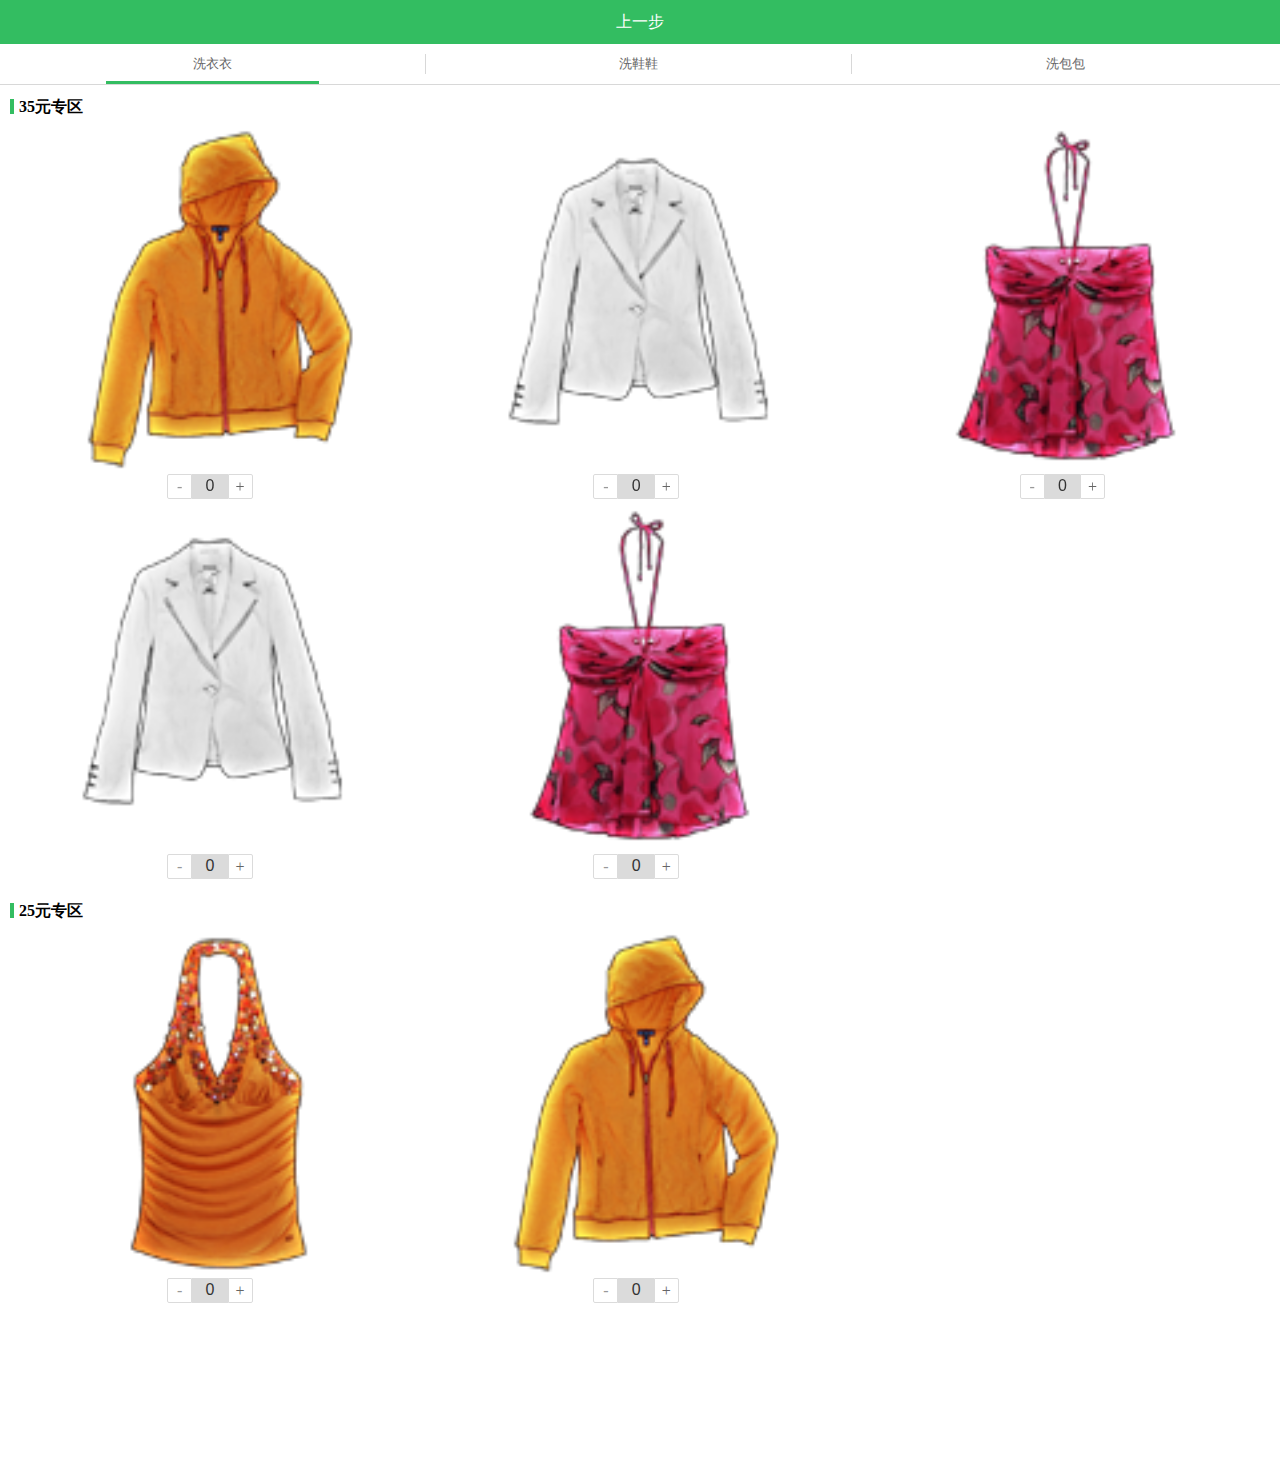
==== views/site/choose.html @ 490c516b "choose" ====
<!DOCTYPE html>
<html lang="en">
<head>
	<meta charset="UTF-8">
	<meta content="width=device-width,initial-scale=1.0, minimum-scale=1.0, maximum-scale=1.0, user-scalable=no" name="viewport">

	<title>商品详情</title>

	<!-- 外部样式引入开始 -->
	<link rel="stylesheet" type="text/css" href="../../public/css/site/choose.css">
	<!-- 外部样式引入结束 -->

	<!-- 通用js引入开始 -->
	<script type="text/javascript" src="../../public/js/commonJS/zepto.min.js"></script>
	<script type="text/javascript" src="../../public/js/commonJS/dialog.js"></script>
	<script type="text/javascript" src="../../public/js/commonJS/choosenum.js"></script>
	<!-- 通用js引入结束 -->

	<!-- 页面js -->
	<script type="text/javascript" src="../../public/js/site/choose.js"></script>
	<!-- 页面js -->
</head>
<body>
	<a class="prev-page" href="javascript:history.go(-1);">上一步</a>
	<ul class="tab">
		<li class="active">洗衣衣</li>
		<li>洗鞋鞋</li>
		<li>洗包包</li>
	</ul>
	<div class="tab-content">
		<div class="tab-pane active">
			<div class="items">
				<p>35元专区</p>
				<ul>
					<li id="1" price="35">
						<div class="item-image">
							<img src="../../public/images/cloth_01.ico">
						</div>
						<div class="num-choose">
                            <span class="disabled">-</span>
                            <input type="text" readonly="readonly" value="0"/>
                            <span class="">+</span>
                        </div>
					</li>
					<li id="2" price="35">
						<div class="item-image">
							<img src="../../public/images/cloth_02.ico">
						</div>
						<div class="num-choose">
                            <span class="disabled">-</span>
                            <input type="text" readonly="readonly" value="0"/>
                            <span class="">+</span>
                        </div>
					</li>
					<li id="3" price="35">
						<div class="item-image">
							<img src="../../public/images/cloth_03.ico">
						</div>
						<div class="num-choose">
                            <span class="disabled">-</span>
                            <input type="text" readonly="readonly" value="0"/>
                            <span class="">+</span>
                        </div>
					</li>
					<li id="4" price="35">
						<div class="item-image">
							<img src="../../public/images/cloth_02.ico">
						</div>
						<div class="num-choose">
                            <span class="disabled">-</span>
                            <input type="text" readonly="readonly" value="0"/>
                            <span class="">+</span>
                        </div>
					</li>
					<li id="5" price="35">
						<div class="item-image">
							<img src="../../public/images/cloth_03.ico">
						</div>
						<div class="num-choose">
                            <span class="disabled">-</span>
                            <input type="text" readonly="readonly" value="0"/>
                            <span class="">+</span>
                        </div>
					</li>
				</ul>
			</div>
			<div class="items">
				<p>25元专区</p>
				<ul>
					<li id="6" price="25">
						<div class="item-image">
							<img src="../../public/images/cloth_04.ico">
						</div>
						<div class="num-choose">
                            <span class="disabled">-</span>
                            <input type="text" readonly="readonly" value="0"/>
                            <span class="">+</span>
                        </div>
					</li>
					<li id="7" price="25">
						<div class="item-image">
							<img src="../../public/images/cloth_01.ico">
						</div>
						<div class="num-choose">
                            <span class="disabled">-</span>
                            <input type="text" readonly="readonly" value="0"/>
                            <span class="">+</span>
                        </div>
					</li>
				</ul>
			</div>
		</div>
		<div class="tab-pane">洗鞋鞋</div>
		<div class="tab-pane">洗包包</div>
	</div>
	<div class="basket hide">
		<!-- <p>洗衣袋</p> -->
		<ul id="chooseList">
			
		</ul>
		<p>
			总计<span class="price total-price">0</span>
			<a href="#" class="submit" id="submit">结算</a>
		</p>
	</div>

	<form id="submitForm" method="POST" action="">
		<input name='params' type="hidden"/>
	</form>
</body>
</html>
---- public/css/site/choose.css ----
@charset "UTF-8";html,body,div,span,applet,object,iframe,h1,h2,h3,h4,h5,h6,p,blockquote,pre,a,abbr,acronym,address,big,cite,code,del,dfn,em,img,ins,kbd,q,s,samp,small,strike,strong,sub,sup,tt,var,b,u,i,center,dl,dt,dd,ol,ul,li,fieldset,form,label,legend,table,caption,tbody,tfoot,thead,tr,th,td,article,aside,canvas,details,embed,figure,figcaption,footer,header,hgroup,menu,nav,output,ruby,section,summary,time,mark,audio,video,input{margin:0;padding:0;border:0;font-size:100%;font:inherit;vertical-align:baseline}article,aside,details,figcaption,figure,footer,header,hgroup,menu,nav,section{display:block}body{line-height:1}ol,ul{list-style:none}blockquote,q{quotes:none}blockquote:before,blockquote:after,q:before,q:after{content:'';content:none}table{border-collapse:collapse;border-spacing:0}h1,div{max-height:100000px}html{font-size:10px;font-family:"黑体"}body{background-color:#fff;line-height:1.5;color:#000;text-align:left}a{color:#333;text-decoration:none}.clearfix{zoom:1}.clearfix:after{content:".";display:block;height:0;clear:both;visibility:hidden}.num-choose span{width:23px;display:inline-block;height:23px;line-height:23px;text-align:center;border:1px solid #dbdbdb;font-size:1.6rem;float:left;color:#666666}.num-choose span:first-child{border-top-left-radius:2px;border-bottom-left-radius:2px}.num-choose span:last-child{border-top-right-radius:2px;border-bottom-right-radius:2px}.num-choose input{width:35.5px;height:25px;float:left;background-color:#dbdbdb;text-align:center;line-height:23px;color:#333333;border-radius:0;font-size:1.6rem;font-family:"Arial"}.num-choose span:first-child.disabled{border:1px solid #dbdbdb;color:#999999;border-right:1px solid #dbdbdb}.num-choose input.disabled{background-color:#999999}.num-choose span:last-child.disabled{border:1px solid #dbdbdb;color:#999999;border-left:1px solid #dbdbdb}.num-choose.disabled span{border:1px solid #dbdbdb !important}.num-choose.disabled input{background-color:#999999}.num-choose.disabled span{color:#999999}.prev-page{background-color:#33bd61;color:#fff;text-align:center;font-size:1.6rem;padding:10px 0;display:block;position:fixed;width:100%}.tab{overflow:auto;border-bottom:1px solid #d8d8d8;position:fixed;width:100%;margin-top:44px;background-color:#fff}.tab li{float:left;width:33.3%;border-right:1px solid #d8d8d8;box-sizing:border-box;text-align:center;margin:10px 0;font-size:1.3rem;color:#666;position:relative}.tab li:last-child{border-right:none}.tab li.active:after{position:absolute;height:3px;width:50%;content:'';display:block;background-color:#33bd61;bottom:-10px;left:25%}.tab-content{padding-top:85px;padding-bottom:145px}.tab-content .tab-pane{display:none}.tab-content .tab-pane .items{overflow:auto}.tab-content .tab-pane .items>p{font-size:1.6rem;font-weight:bold;margin:10px}.tab-content .tab-pane .items>p:before{content:'';display:inline-block;width:4px;height:15px;background:#33bd61;position:relative;top:2px;margin-right:5px}.tab-content .tab-pane .items>ul>li{float:left;width:33.3%;text-align:center;overflow:hidden;margin-bottom:10px}.tab-content .tab-pane .items .item-image{width:80%;margin-left:10%}.tab-content .tab-pane .items .item-image img{width:100%}.tab-content .tab-pane .items .num-choose{position:relative;left:50%;margin-left:-46px}.tab-content .tab-pane.active{display:block}.basket{position:fixed;bottom:0;background-color:#fff;width:100%;padding:10px 20px;box-shadow:0 1px 3px 2px #c6c6c6;max-height:150px}.basket>p{font-size:1.6rem;color:#333}.basket p:last-child{margin-top:10px}.basket .num-choose{position:relative;top:7px}.basket li{margin-bottom:5px;color:#fa8468;font-weight:bold;font-size:1.4rem}.basket .price{color:#666;font-size:1.4rem;color:#fa8468;font-weight:bold}.basket .price:before{content:'￥';font-family:"微软雅黑"}.basket .total-price{font-size:1.6rem}.hide{display:none}.submit{display:block;float:right;margin-right:40px;padding:4px 0;width:128px;border-radius:4px;text-align:center;font-size:1.6rem;color:#fff;background-color:#f99d1c}
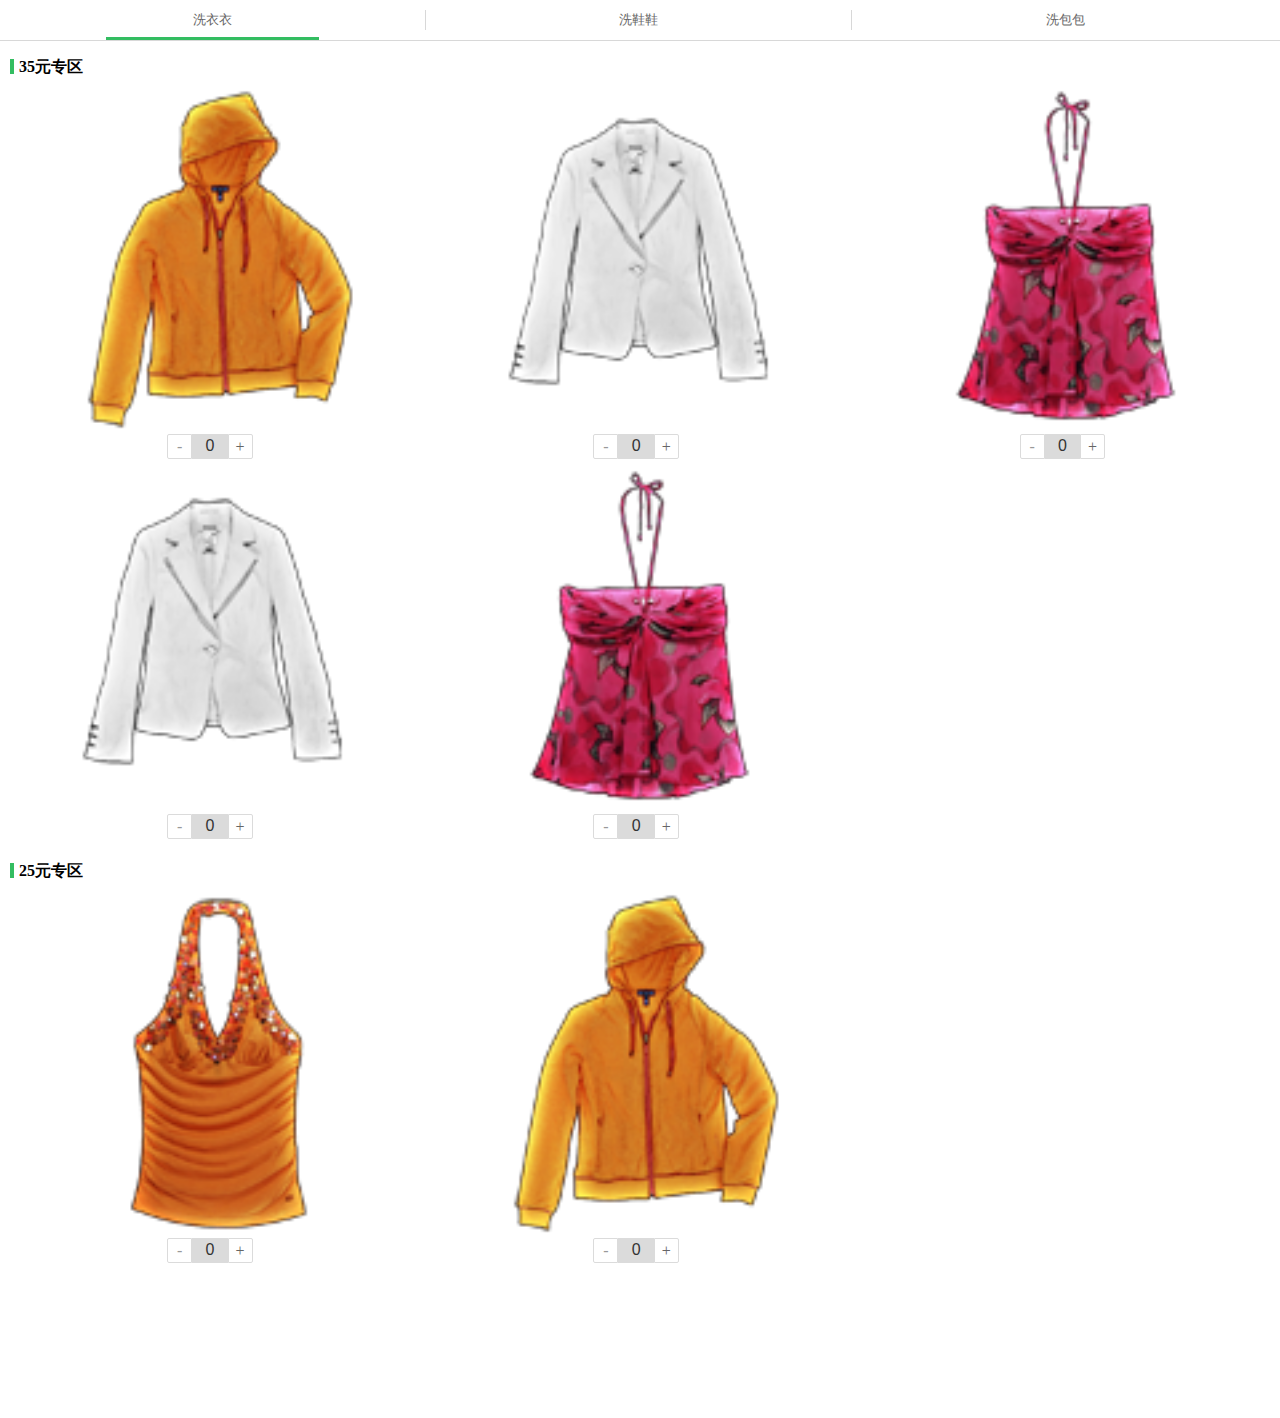
==== commit 0fead62e: "choose" ====
--- a/views/site/choose.html
+++ b/views/site/choose.html
@@ -21,7 +21,7 @@
 	<!-- 页面js -->
 </head>
 <body>
-	<a class="prev-page" href="javascript:history.go(-1);">上一步</a>
+	<!-- <a class="prev-page" href="javascript:history.go(-1);">上一步</a> -->
 	<ul class="tab">
 		<li class="active">洗衣衣</li>
 		<li>洗鞋鞋</li>
@@ -114,7 +114,7 @@
 		<div class="tab-pane">洗包包</div>
 	</div>
 	<div class="basket hide">
-		<!-- <p>洗衣袋</p> -->
+		<p>洗衣袋：</p>
 		<ul id="chooseList">
 			
 		</ul>
--- a/public/css/site/choose.css
+++ b/public/css/site/choose.css
@@ -1 +1 @@
-@charset "UTF-8";html,body,div,span,applet,object,iframe,h1,h2,h3,h4,h5,h6,p,blockquote,pre,a,abbr,acronym,address,big,cite,code,del,dfn,em,img,ins,kbd,q,s,samp,small,strike,strong,sub,sup,tt,var,b,u,i,center,dl,dt,dd,ol,ul,li,fieldset,form,label,legend,table,caption,tbody,tfoot,thead,tr,th,td,article,aside,canvas,details,embed,figure,figcaption,footer,header,hgroup,menu,nav,output,ruby,section,summary,time,mark,audio,video,input{margin:0;padding:0;border:0;font-size:100%;font:inherit;vertical-align:baseline}article,aside,details,figcaption,figure,footer,header,hgroup,menu,nav,section{display:block}body{line-height:1}ol,ul{list-style:none}blockquote,q{quotes:none}blockquote:before,blockquote:after,q:before,q:after{content:'';content:none}table{border-collapse:collapse;border-spacing:0}h1,div{max-height:100000px}html{font-size:10px;font-family:"黑体"}body{background-color:#fff;line-height:1.5;color:#000;text-align:left}a{color:#333;text-decoration:none}.clearfix{zoom:1}.clearfix:after{content:".";display:block;height:0;clear:both;visibility:hidden}.num-choose span{width:23px;display:inline-block;height:23px;line-height:23px;text-align:center;border:1px solid #dbdbdb;font-size:1.6rem;float:left;color:#666666}.num-choose span:first-child{border-top-left-radius:2px;border-bottom-left-radius:2px}.num-choose span:last-child{border-top-right-radius:2px;border-bottom-right-radius:2px}.num-choose input{width:35.5px;height:25px;float:left;background-color:#dbdbdb;text-align:center;line-height:23px;color:#333333;border-radius:0;font-size:1.6rem;font-family:"Arial"}.num-choose span:first-child.disabled{border:1px solid #dbdbdb;color:#999999;border-right:1px solid #dbdbdb}.num-choose input.disabled{background-color:#999999}.num-choose span:last-child.disabled{border:1px solid #dbdbdb;color:#999999;border-left:1px solid #dbdbdb}.num-choose.disabled span{border:1px solid #dbdbdb !important}.num-choose.disabled input{background-color:#999999}.num-choose.disabled span{color:#999999}.prev-page{background-color:#33bd61;color:#fff;text-align:center;font-size:1.6rem;padding:10px 0;display:block;position:fixed;width:100%}.tab{overflow:auto;border-bottom:1px solid #d8d8d8;position:fixed;width:100%;margin-top:44px;background-color:#fff}.tab li{float:left;width:33.3%;border-right:1px solid #d8d8d8;box-sizing:border-box;text-align:center;margin:10px 0;font-size:1.3rem;color:#666;position:relative}.tab li:last-child{border-right:none}.tab li.active:after{position:absolute;height:3px;width:50%;content:'';display:block;background-color:#33bd61;bottom:-10px;left:25%}.tab-content{padding-top:85px;padding-bottom:145px}.tab-content .tab-pane{display:none}.tab-content .tab-pane .items{overflow:auto}.tab-content .tab-pane .items>p{font-size:1.6rem;font-weight:bold;margin:10px}.tab-content .tab-pane .items>p:before{content:'';display:inline-block;width:4px;height:15px;background:#33bd61;position:relative;top:2px;margin-right:5px}.tab-content .tab-pane .items>ul>li{float:left;width:33.3%;text-align:center;overflow:hidden;margin-bottom:10px}.tab-content .tab-pane .items .item-image{width:80%;margin-left:10%}.tab-content .tab-pane .items .item-image img{width:100%}.tab-content .tab-pane .items .num-choose{position:relative;left:50%;margin-left:-46px}.tab-content .tab-pane.active{display:block}.basket{position:fixed;bottom:0;background-color:#fff;width:100%;padding:10px 20px;box-shadow:0 1px 3px 2px #c6c6c6;max-height:150px}.basket>p{font-size:1.6rem;color:#333}.basket p:last-child{margin-top:10px}.basket .num-choose{position:relative;top:7px}.basket li{margin-bottom:5px;color:#fa8468;font-weight:bold;font-size:1.4rem}.basket .price{color:#666;font-size:1.4rem;color:#fa8468;font-weight:bold}.basket .price:before{content:'￥';font-family:"微软雅黑"}.basket .total-price{font-size:1.6rem}.hide{display:none}.submit{display:block;float:right;margin-right:40px;padding:4px 0;width:128px;border-radius:4px;text-align:center;font-size:1.6rem;color:#fff;background-color:#f99d1c}
+@charset "UTF-8";html,body,div,span,applet,object,iframe,h1,h2,h3,h4,h5,h6,p,blockquote,pre,a,abbr,acronym,address,big,cite,code,del,dfn,em,img,ins,kbd,q,s,samp,small,strike,strong,sub,sup,tt,var,b,u,i,center,dl,dt,dd,ol,ul,li,fieldset,form,label,legend,table,caption,tbody,tfoot,thead,tr,th,td,article,aside,canvas,details,embed,figure,figcaption,footer,header,hgroup,menu,nav,output,ruby,section,summary,time,mark,audio,video,input{margin:0;padding:0;border:0;font-size:100%;font:inherit;vertical-align:baseline}article,aside,details,figcaption,figure,footer,header,hgroup,menu,nav,section{display:block}body{line-height:1}ol,ul{list-style:none}blockquote,q{quotes:none}blockquote:before,blockquote:after,q:before,q:after{content:'';content:none}table{border-collapse:collapse;border-spacing:0}h1,div{max-height:100000px}html{font-size:10px;font-family:"黑体"}body{background-color:#fff;line-height:1.5;color:#000;text-align:left}a{color:#333;text-decoration:none}.clearfix{zoom:1}.clearfix:after{content:".";display:block;height:0;clear:both;visibility:hidden}.num-choose span{width:23px;display:inline-block;height:23px;line-height:23px;text-align:center;border:1px solid #dbdbdb;font-size:1.6rem;float:left;color:#666666}.num-choose span:first-child{border-top-left-radius:2px;border-bottom-left-radius:2px}.num-choose span:last-child{border-top-right-radius:2px;border-bottom-right-radius:2px}.num-choose input{width:35.5px;height:25px;float:left;background-color:#dbdbdb;text-align:center;line-height:23px;color:#333333;border-radius:0;font-size:1.6rem;font-family:"Arial"}.num-choose span:first-child.disabled{border:1px solid #dbdbdb;color:#999999;border-right:1px solid #dbdbdb}.num-choose input.disabled{background-color:#999999}.num-choose span:last-child.disabled{border:1px solid #dbdbdb;color:#999999;border-left:1px solid #dbdbdb}.num-choose.disabled span{border:1px solid #dbdbdb !important}.num-choose.disabled input{background-color:#999999}.num-choose.disabled span{color:#999999}.tab{overflow:auto;border-bottom:1px solid #d8d8d8;position:fixed;width:100%;background-color:#fff;z-index:111}.tab li{float:left;width:33.3%;border-right:1px solid #d8d8d8;box-sizing:border-box;text-align:center;margin:10px 0;font-size:1.3rem;color:#666;position:relative}.tab li:last-child{border-right:none}.tab li.active:after{position:absolute;height:3px;width:50%;content:'';display:block;background-color:#33bd61;bottom:-10px;left:25%}.tab-content{padding-top:45px;padding-bottom:145px}.tab-content .tab-pane{display:none}.tab-content .tab-pane .items{overflow:auto}.tab-content .tab-pane .items>p{font-size:1.6rem;font-weight:bold;margin:10px}.tab-content .tab-pane .items>p:before{content:'';display:inline-block;width:4px;height:15px;background:#33bd61;position:relative;top:2px;margin-right:5px}.tab-content .tab-pane .items>ul>li{float:left;width:33.3%;text-align:center;overflow:hidden;margin-bottom:10px}.tab-content .tab-pane .items .item-image{width:80%;margin-left:10%}.tab-content .tab-pane .items .item-image img{width:100%}.tab-content .tab-pane .items .num-choose{position:relative;left:50%;margin-left:-46px}.tab-content .tab-pane.active{display:block}.basket{position:fixed;bottom:0;background-color:#fff;width:100%;padding:10px 20px;box-shadow:0 1px 3px 2px #c6c6c6;max-height:80px}.basket>p{font-size:1.6rem;color:#333}.basket p:last-child{margin-top:10px}.basket .num-choose{position:relative;top:7px}.basket ul{position:relative;left:70px;top:-21px;margin-bottom:-20px}.basket li{margin-bottom:5px;color:#fa8468;font-weight:bold;font-size:1.4rem}.basket .price{color:#666;font-size:1.4rem;color:#fa8468;font-weight:bold}.basket .price:before{content:'￥';font-family:"微软雅黑"}.basket .total-price{font-size:1.6rem}.hide{display:none}.submit{display:block;float:right;margin-right:40px;padding:4px 0;width:128px;border-radius:4px;text-align:center;font-size:1.6rem;color:#fff;background-color:#f99d1c}
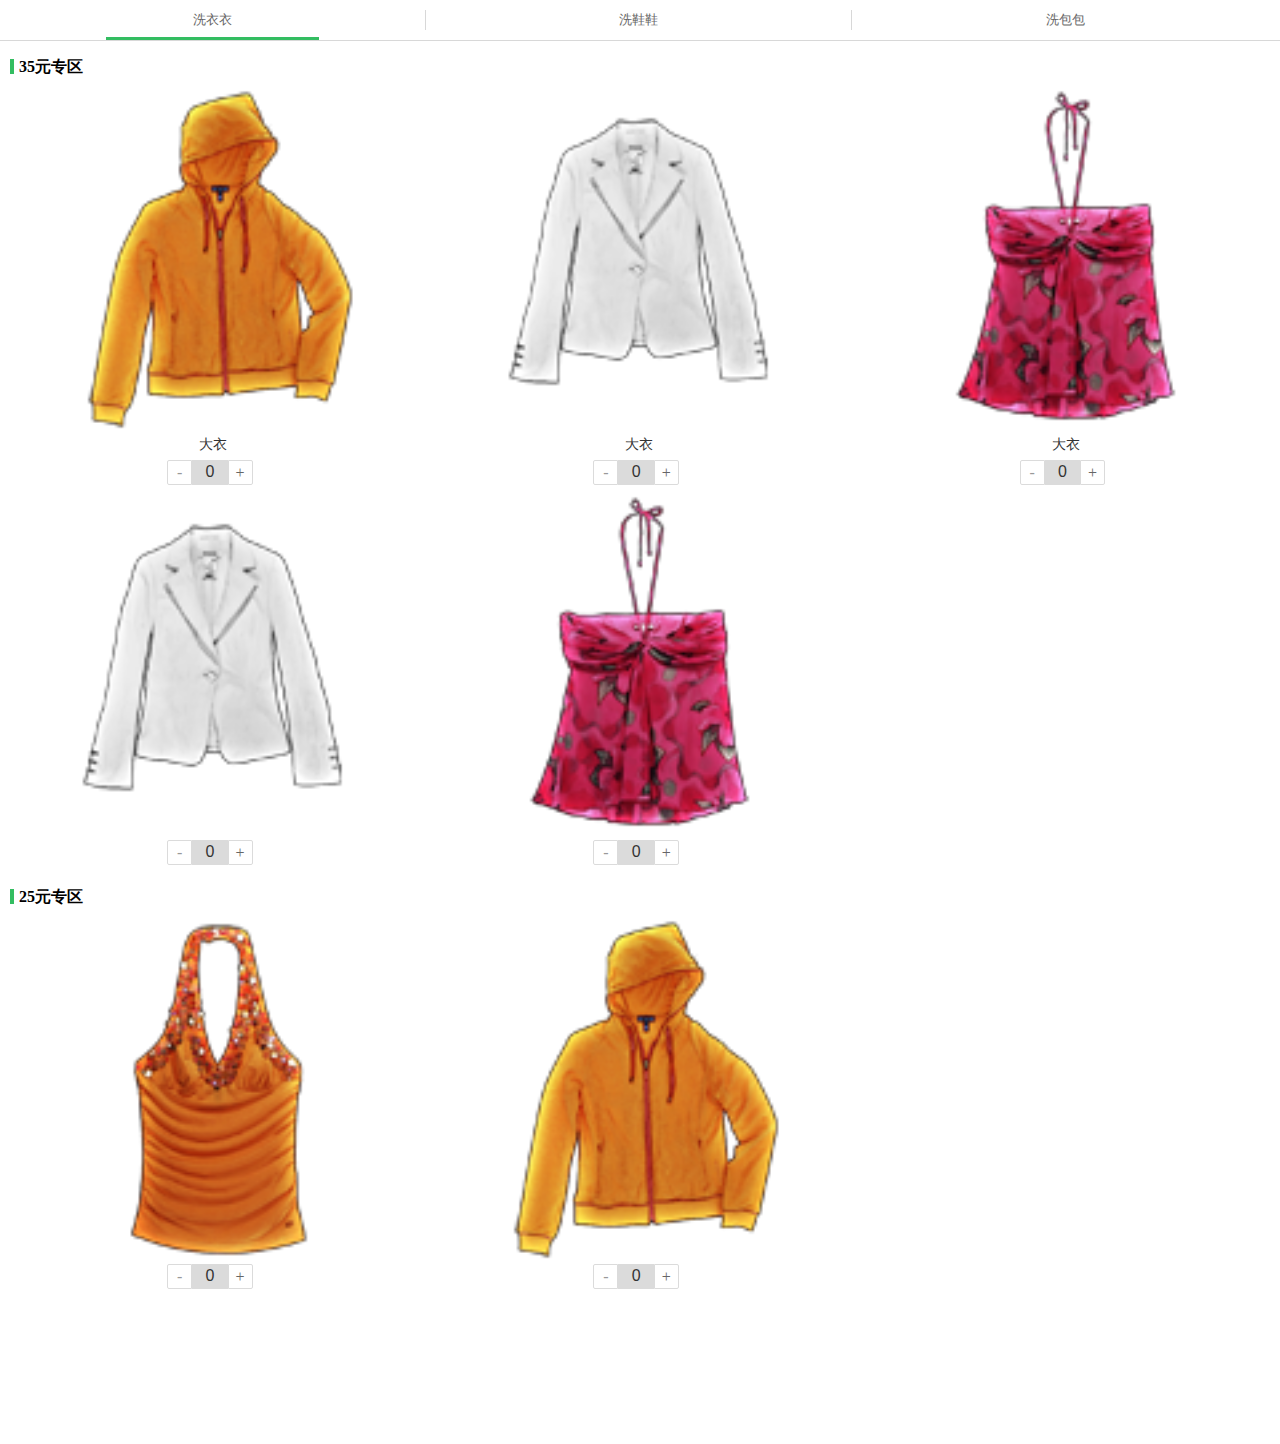
==== commit 265dc1d6: "add cat" ====
--- a/views/site/choose.html
+++ b/views/site/choose.html
@@ -21,7 +21,6 @@
 	<!-- 页面js -->
 </head>
 <body>
-	<!-- <a class="prev-page" href="javascript:history.go(-1);">上一步</a> -->
 	<ul class="tab">
 		<li class="active">洗衣衣</li>
 		<li>洗鞋鞋</li>
@@ -36,6 +35,7 @@
 						<div class="item-image">
 							<img src="../../public/images/cloth_01.ico">
 						</div>
+						<p>大衣</p>
 						<div class="num-choose">
                             <span class="disabled">-</span>
                             <input type="text" readonly="readonly" value="0"/>
@@ -46,6 +46,7 @@
 						<div class="item-image">
 							<img src="../../public/images/cloth_02.ico">
 						</div>
+						<p>大衣</p>
 						<div class="num-choose">
                             <span class="disabled">-</span>
                             <input type="text" readonly="readonly" value="0"/>
@@ -56,6 +57,7 @@
 						<div class="item-image">
 							<img src="../../public/images/cloth_03.ico">
 						</div>
+						<p>大衣</p>
 						<div class="num-choose">
                             <span class="disabled">-</span>
                             <input type="text" readonly="readonly" value="0"/>
--- a/public/css/site/choose.css
+++ b/public/css/site/choose.css
@@ -1 +1 @@
-@charset "UTF-8";html,body,div,span,applet,object,iframe,h1,h2,h3,h4,h5,h6,p,blockquote,pre,a,abbr,acronym,address,big,cite,code,del,dfn,em,img,ins,kbd,q,s,samp,small,strike,strong,sub,sup,tt,var,b,u,i,center,dl,dt,dd,ol,ul,li,fieldset,form,label,legend,table,caption,tbody,tfoot,thead,tr,th,td,article,aside,canvas,details,embed,figure,figcaption,footer,header,hgroup,menu,nav,output,ruby,section,summary,time,mark,audio,video,input{margin:0;padding:0;border:0;font-size:100%;font:inherit;vertical-align:baseline}article,aside,details,figcaption,figure,footer,header,hgroup,menu,nav,section{display:block}body{line-height:1}ol,ul{list-style:none}blockquote,q{quotes:none}blockquote:before,blockquote:after,q:before,q:after{content:'';content:none}table{border-collapse:collapse;border-spacing:0}h1,div{max-height:100000px}html{font-size:10px;font-family:"黑体"}body{background-color:#fff;line-height:1.5;color:#000;text-align:left}a{color:#333;text-decoration:none}.clearfix{zoom:1}.clearfix:after{content:".";display:block;height:0;clear:both;visibility:hidden}.num-choose span{width:23px;display:inline-block;height:23px;line-height:23px;text-align:center;border:1px solid #dbdbdb;font-size:1.6rem;float:left;color:#666666}.num-choose span:first-child{border-top-left-radius:2px;border-bottom-left-radius:2px}.num-choose span:last-child{border-top-right-radius:2px;border-bottom-right-radius:2px}.num-choose input{width:35.5px;height:25px;float:left;background-color:#dbdbdb;text-align:center;line-height:23px;color:#333333;border-radius:0;font-size:1.6rem;font-family:"Arial"}.num-choose span:first-child.disabled{border:1px solid #dbdbdb;color:#999999;border-right:1px solid #dbdbdb}.num-choose input.disabled{background-color:#999999}.num-choose span:last-child.disabled{border:1px solid #dbdbdb;color:#999999;border-left:1px solid #dbdbdb}.num-choose.disabled span{border:1px solid #dbdbdb !important}.num-choose.disabled input{background-color:#999999}.num-choose.disabled span{color:#999999}.tab{overflow:auto;border-bottom:1px solid #d8d8d8;position:fixed;width:100%;background-color:#fff;z-index:111}.tab li{float:left;width:33.3%;border-right:1px solid #d8d8d8;box-sizing:border-box;text-align:center;margin:10px 0;font-size:1.3rem;color:#666;position:relative}.tab li:last-child{border-right:none}.tab li.active:after{position:absolute;height:3px;width:50%;content:'';display:block;background-color:#33bd61;bottom:-10px;left:25%}.tab-content{padding-top:45px;padding-bottom:145px}.tab-content .tab-pane{display:none}.tab-content .tab-pane .items{overflow:auto}.tab-content .tab-pane .items>p{font-size:1.6rem;font-weight:bold;margin:10px}.tab-content .tab-pane .items>p:before{content:'';display:inline-block;width:4px;height:15px;background:#33bd61;position:relative;top:2px;margin-right:5px}.tab-content .tab-pane .items>ul>li{float:left;width:33.3%;text-align:center;overflow:hidden;margin-bottom:10px}.tab-content .tab-pane .items .item-image{width:80%;margin-left:10%}.tab-content .tab-pane .items .item-image img{width:100%}.tab-content .tab-pane .items .num-choose{position:relative;left:50%;margin-left:-46px}.tab-content .tab-pane.active{display:block}.basket{position:fixed;bottom:0;background-color:#fff;width:100%;padding:10px 20px;box-shadow:0 1px 3px 2px #c6c6c6;max-height:80px}.basket>p{font-size:1.6rem;color:#333}.basket p:last-child{margin-top:10px}.basket .num-choose{position:relative;top:7px}.basket ul{position:relative;left:70px;top:-21px;margin-bottom:-20px}.basket li{margin-bottom:5px;color:#fa8468;font-weight:bold;font-size:1.4rem}.basket .price{color:#666;font-size:1.4rem;color:#fa8468;font-weight:bold}.basket .price:before{content:'￥';font-family:"微软雅黑"}.basket .total-price{font-size:1.6rem}.hide{display:none}.submit{display:block;float:right;margin-right:40px;padding:4px 0;width:128px;border-radius:4px;text-align:center;font-size:1.6rem;color:#fff;background-color:#f99d1c}
+@charset "UTF-8";html,body,div,span,applet,object,iframe,h1,h2,h3,h4,h5,h6,p,blockquote,pre,a,abbr,acronym,address,big,cite,code,del,dfn,em,img,ins,kbd,q,s,samp,small,strike,strong,sub,sup,tt,var,b,u,i,center,dl,dt,dd,ol,ul,li,fieldset,form,label,legend,table,caption,tbody,tfoot,thead,tr,th,td,article,aside,canvas,details,embed,figure,figcaption,footer,header,hgroup,menu,nav,output,ruby,section,summary,time,mark,audio,video,input{margin:0;padding:0;border:0;font-size:100%;font:inherit;vertical-align:baseline}article,aside,details,figcaption,figure,footer,header,hgroup,menu,nav,section{display:block}body{line-height:1}ol,ul{list-style:none}blockquote,q{quotes:none}blockquote:before,blockquote:after,q:before,q:after{content:'';content:none}table{border-collapse:collapse;border-spacing:0}h1,div{max-height:100000px}html{font-size:10px;font-family:"黑体"}body{background-color:#fff;line-height:1.5;color:#000;text-align:left}a{color:#333;text-decoration:none}.clearfix{zoom:1}.clearfix:after{content:".";display:block;height:0;clear:both;visibility:hidden}.num-choose span{width:23px;display:inline-block;height:23px;line-height:23px;text-align:center;border:1px solid #dbdbdb;font-size:1.6rem;float:left;color:#666666}.num-choose span:first-child{border-top-left-radius:2px;border-bottom-left-radius:2px}.num-choose span:last-child{border-top-right-radius:2px;border-bottom-right-radius:2px}.num-choose input{width:35.5px;height:25px;float:left;background-color:#dbdbdb;text-align:center;line-height:23px;color:#333333;border-radius:0;font-size:1.6rem;font-family:"Arial"}.num-choose span:first-child.disabled{border:1px solid #dbdbdb;color:#999999;border-right:1px solid #dbdbdb}.num-choose input.disabled{background-color:#999999}.num-choose span:last-child.disabled{border:1px solid #dbdbdb;color:#999999;border-left:1px solid #dbdbdb}.num-choose.disabled span{border:1px solid #dbdbdb !important}.num-choose.disabled input{background-color:#999999}.num-choose.disabled span{color:#999999}.tab{overflow:auto;border-bottom:1px solid #d8d8d8;position:fixed;width:100%;background-color:#fff;z-index:111}.tab li{float:left;width:33.3%;border-right:1px solid #d8d8d8;box-sizing:border-box;text-align:center;margin:10px 0;font-size:1.3rem;color:#666;position:relative}.tab li:last-child{border-right:none}.tab li.active:after{position:absolute;height:3px;width:50%;content:'';display:block;background-color:#33bd61;bottom:-10px;left:25%}.tab-content{padding-top:45px;padding-bottom:145px}.tab-content .tab-pane{display:none}.tab-content .tab-pane .items{overflow:auto}.tab-content .tab-pane .items>p{font-size:1.6rem;font-weight:bold;margin:10px}.tab-content .tab-pane .items>p:before{content:'';display:inline-block;width:4px;height:15px;background:#33bd61;position:relative;top:2px;margin-right:5px}.tab-content .tab-pane .items>ul>li{float:left;width:33.3%;text-align:center;overflow:hidden;margin-bottom:10px}.tab-content .tab-pane .items>ul>li p{font-size:1.4rem;color:#333;padding-bottom:5px}.tab-content .tab-pane .items .item-image{width:80%;margin-left:10%}.tab-content .tab-pane .items .item-image img{width:100%}.tab-content .tab-pane .items .num-choose{position:relative;left:50%;margin-left:-46px}.tab-content .tab-pane.active{display:block}.basket{position:fixed;bottom:0;background-color:#fff;width:100%;padding:10px 20px;box-shadow:0 1px 3px 2px #c6c6c6;max-height:80px;overflow:auto}.basket>p{font-size:1.6rem;color:#333}.basket p:last-child{margin-top:10px}.basket .num-choose{position:relative;top:7px}.basket ul{position:relative;left:70px;top:-21px;margin-bottom:-20px}.basket li{margin-bottom:5px;color:#fa8468;font-weight:bold;font-size:1.4rem}.basket .price{color:#666;font-size:1.4rem;color:#fa8468;font-weight:bold}.basket .price:before{content:'￥';font-family:"微软雅黑"}.basket .total-price{font-size:1.6rem}.hide{display:none}.submit{display:block;float:right;margin-right:40px;padding:4px 0;width:128px;border-radius:4px;text-align:center;font-size:1.6rem;color:#fff;background-color:#f99d1c}
